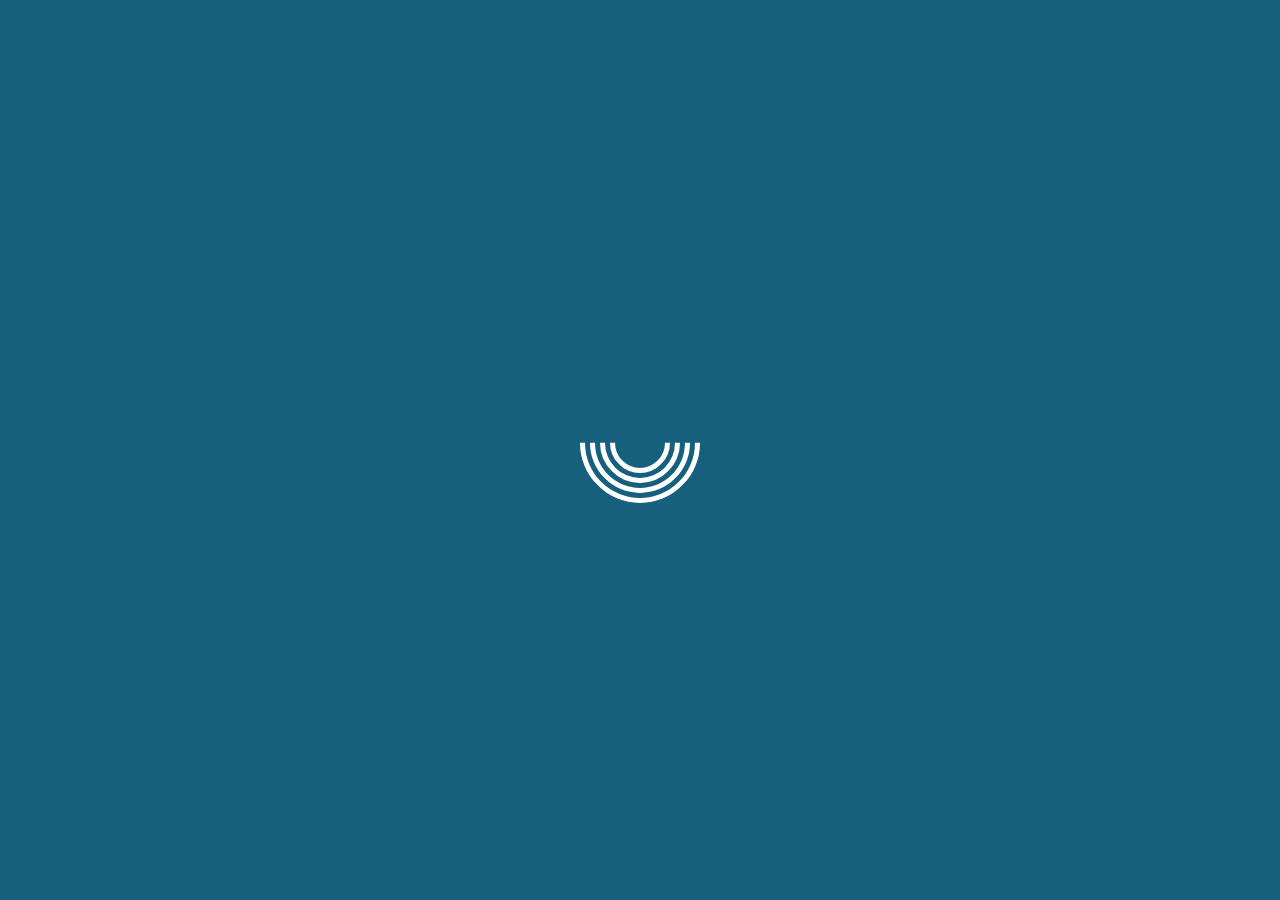
==== index.html @ ff26e805 "Add 域名跳转代码；" ====
<!DOCTYPE html>
<html>
<head>
    <meta http-equiv="Content-Type" content="text/html; charset=utf-8">
    <meta name="viewport" content="width=device-width, initial-scale=1, user-scalable=0">
    <meta http-equiv="Page-Enter" content="revealTrans(Duration=2.0,Transition=1)"/>
    <meta http-equiv="Page-Exit" content="revealTrans(Duration=2.0,Transition=0)"/>
    <title>loading...</title>
    <link rel="shortcut icon" href="/favicon.ico" type="image/x-icon"/>
</head>
<body>
<script>
    (function () {
        var loadingArr = [];
        for (var i = 1; i < 8; i++) {
            loadingArr.push(i);
        }
        var selected = loadingArr[Math.floor(Math.random() * loadingArr.length)];
        window.location.href = '/html/loading/' + selected + '.html';
    })();
</script>
</body>
</html>
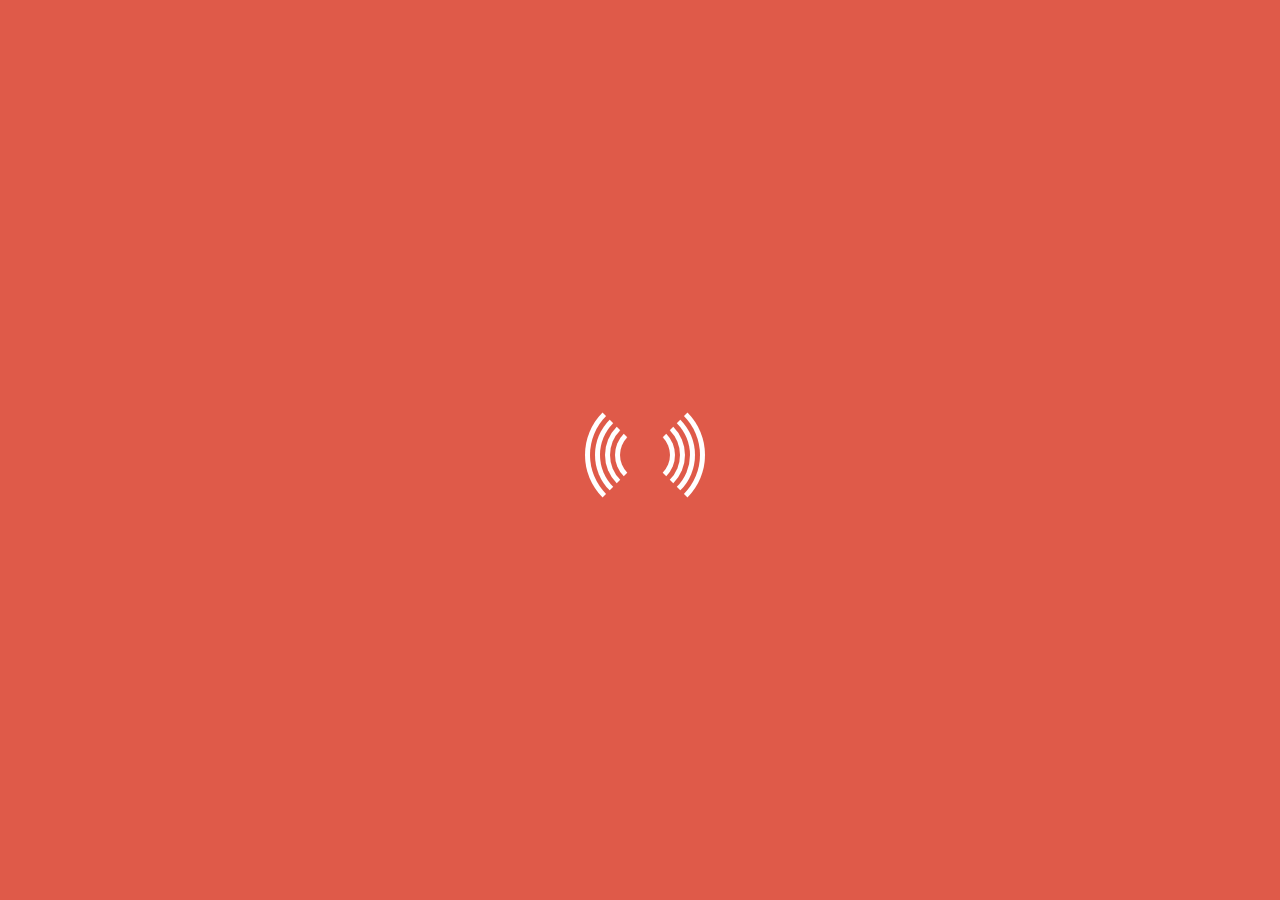
==== commit 28a7c5ca: "Add 百度统计代码；" ====
--- a/index.html
+++ b/index.html
@@ -19,5 +19,14 @@
         window.location.href = '/html/loading/' + selected + '.html';
     })();
 </script>
+<script>
+    var _hmt = _hmt || [];
+    (function() {
+      var hm = document.createElement("script");
+      hm.src = "https://hm.baidu.com/hm.js?aa18d0d57f08cb1076422a66da9de76e";
+      var s = document.getElementsByTagName("script")[0]; 
+      s.parentNode.insertBefore(hm, s);
+    })();
+</script>
 </body>
-</html>+</html>
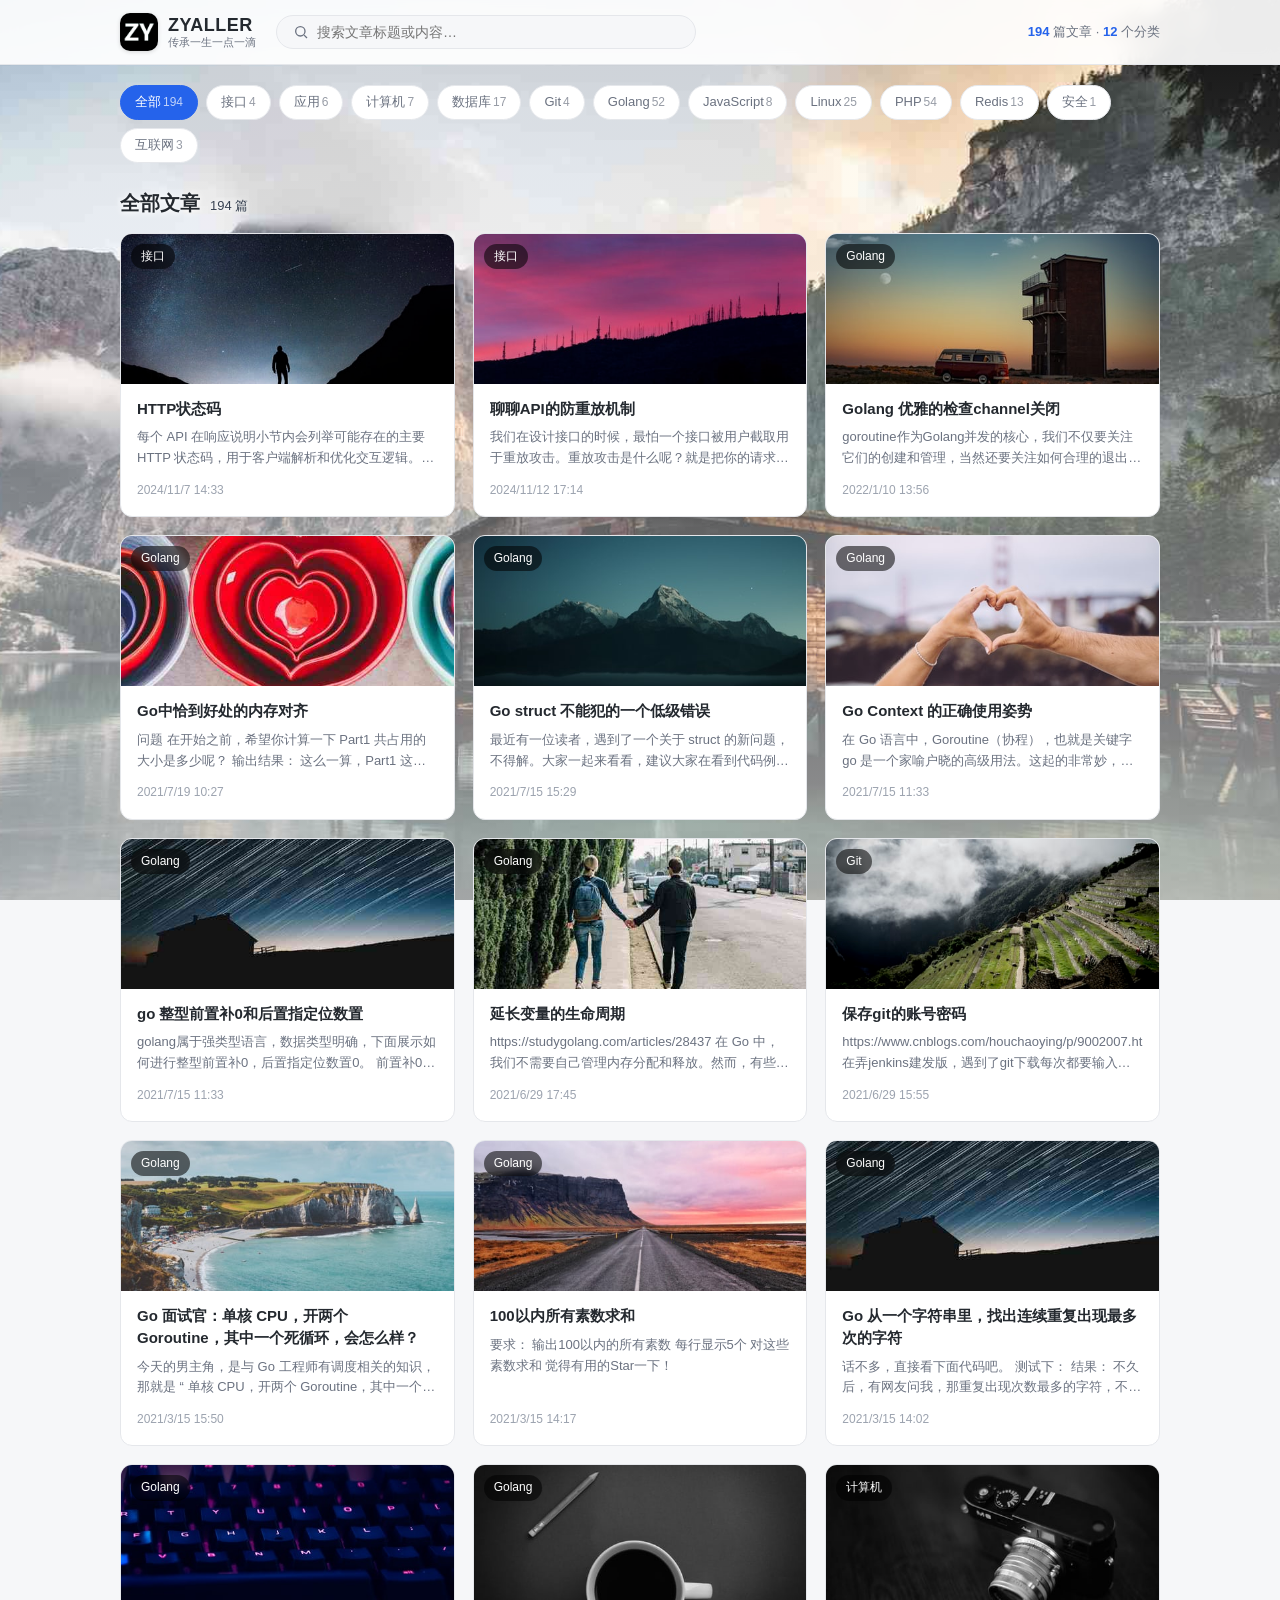
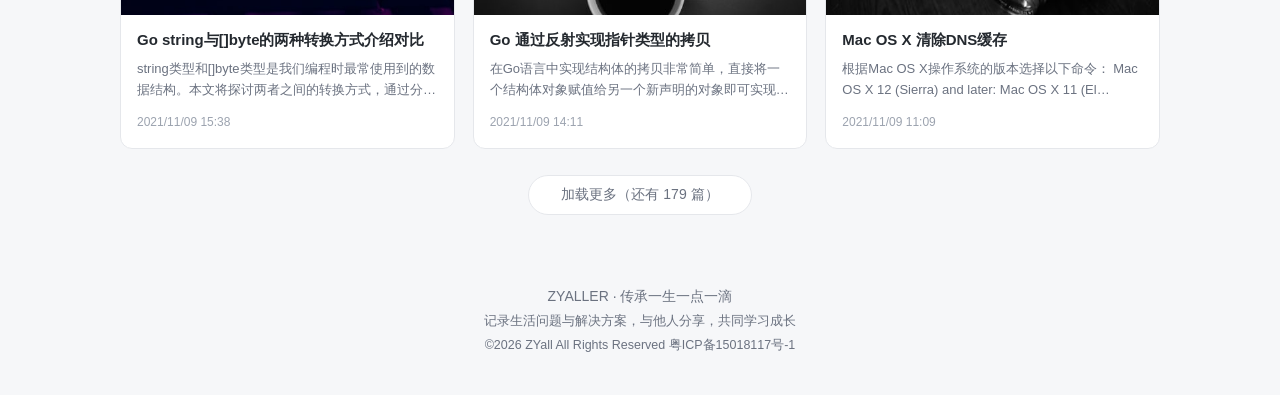
==== commit 797a25f6: "新样式" ====
--- a/index.html
+++ b/index.html
@@ -1,24 +1,49 @@
 <!DOCTYPE html>
-<html>
+<html lang="zh-CN">
 <head>
-    <meta http-equiv="Content-Type" content="text/html; charset=utf-8">
-    <meta name="viewport" content="width=device-width, initial-scale=1, user-scalable=0">
-    <meta http-equiv="Page-Enter" content="revealTrans(Duration=2.0,Transition=1)"/>
-    <meta http-equiv="Page-Exit" content="revealTrans(Duration=2.0,Transition=0)"/>
-    <title>loading...</title>
-    <link rel="shortcut icon" href="/favicon.ico" type="image/x-icon"/>
+<meta charset="UTF-8">
+<meta name="viewport" content="width=device-width, initial-scale=1.0">
+<title>ZYALLER · 博客</title>
+<meta name="description" content="传承一生一点一滴 —— 记录生活问题与解决方案，与他人分享，共同学习成长">
+<link rel="icon" href="favicon.ico">
+<link rel="stylesheet" href="assets/vendor/highlight-theme.min.css">
+<link rel="stylesheet" href="assets/style.css">
 </head>
 <body>
-<script>
-    (function () {
-        var loadingArr = [];
-        for (var i = 1; i < 8; i++) {
-            loadingArr.push(i);
-        }
-        var selected = loadingArr[Math.floor(Math.random() * loadingArr.length)];
-        window.location.href = '/html/loading/' + selected + '.html';
-    })();
-</script>
+<div id="bgLayer" aria-hidden="true"></div>
+<header class="site-header">
+  <div class="container header-inner">
+    <a class="logo" href="#/">
+      <img class="logo-mark" src="static/image/logo.png" alt="ZYALLER">
+      <span class="logo-text">ZYALLER<span class="logo-sub">传承一生一点一滴</span></span>
+    </a>
+    <div class="search-box">
+      <svg viewBox="0 0 24 24" width="16" height="16" fill="none" stroke="currentColor" stroke-width="2"><circle cx="11" cy="11" r="7"/><path d="M21 21l-4.3-4.3"/></svg>
+      <input id="searchInput" type="search" placeholder="搜索文章标题或内容…" autocomplete="off">
+    </div>
+    <div class="header-stats" id="headerStats"></div>
+  </div>
+</header>
+
+<main class="container" id="app"></main>
+
+<footer class="site-footer">
+  <div class="container">
+    <p>ZYALLER · 传承一生一点一滴</p>
+    <p class="muted">记录生活问题与解决方案，与他人分享，共同学习成长</p>
+    <p class="muted">
+        &COPY;2026 <a href="https://www.zyall.com/" target="_blank">ZYall</a> All Rights Reserved
+        <a href="https://beian.miit.gov.cn/" target="_blank">粤ICP备15018117号-1</a>
+    </p>
+  </div>
+</footer>
+
+<button id="backTop" title="回到顶部">↑</button>
+
+<script src="assets/vendor/marked.min.js"></script>
+<script src="assets/vendor/highlight.min.js"></script>
+<script src="assets/data.js"></script>
+<script src="assets/app.js"></script>
 <script>
     var _hmt = _hmt || [];
     (function() {
--- a/assets/vendor/highlight-theme.min.css
+++ b/assets/vendor/highlight-theme.min.css
@@ -0,0 +1,10 @@
+pre code.hljs{display:block;overflow-x:auto;padding:1em}code.hljs{padding:3px 5px}/*!
+  Theme: GitHub
+  Description: Light theme as seen on github.com
+  Author: github.com
+  Maintainer: @Hirse
+  Updated: 2021-05-15
+
+  Outdated base version: https://github.com/primer/github-syntax-light
+  Current colors taken from GitHub's CSS
+*/.hljs{color:#24292e;background:#fff}.hljs-doctag,.hljs-keyword,.hljs-meta .hljs-keyword,.hljs-template-tag,.hljs-template-variable,.hljs-type,.hljs-variable.language_{color:#d73a49}.hljs-title,.hljs-title.class_,.hljs-title.class_.inherited__,.hljs-title.function_{color:#6f42c1}.hljs-attr,.hljs-attribute,.hljs-literal,.hljs-meta,.hljs-number,.hljs-operator,.hljs-selector-attr,.hljs-selector-class,.hljs-selector-id,.hljs-variable{color:#005cc5}.hljs-meta .hljs-string,.hljs-regexp,.hljs-string{color:#032f62}.hljs-built_in,.hljs-symbol{color:#e36209}.hljs-code,.hljs-comment,.hljs-formula{color:#6a737d}.hljs-name,.hljs-quote,.hljs-selector-pseudo,.hljs-selector-tag{color:#22863a}.hljs-subst{color:#24292e}.hljs-section{color:#005cc5;font-weight:700}.hljs-bullet{color:#735c0f}.hljs-emphasis{color:#24292e;font-style:italic}.hljs-strong{color:#24292e;font-weight:700}.hljs-addition{color:#22863a;background-color:#f0fff4}.hljs-deletion{color:#b31d28;background-color:#ffeef0}
--- a/assets/style.css
+++ b/assets/style.css
@@ -0,0 +1,172 @@
+:root {
+  --bg: #f6f7f9;
+  --card: #ffffff;
+  --text: #24292f;
+  --muted: #6b7280;
+  --border: #e5e7eb;
+  --primary: #2563eb;
+  --primary-light: #eff6ff;
+  --radius: 12px;
+  --shadow: 0 1px 3px rgba(0,0,0,.06), 0 1px 2px rgba(0,0,0,.04);
+  --shadow-hover: 0 8px 24px rgba(0,0,0,.10);
+}
+* { box-sizing: border-box; margin: 0; padding: 0; }
+html { scroll-behavior: smooth; }
+body {
+  font-family: -apple-system, BlinkMacSystemFont, "PingFang SC", "Hiragino Sans GB", "Microsoft YaHei", sans-serif;
+  background: var(--bg);
+  color: var(--text);
+  line-height: 1.6;
+}
+.container { max-width: 1080px; margin: 0 auto; padding: 0 20px; }
+a { color: var(--primary); text-decoration: none; }
+a:hover { text-decoration: underline; }
+
+/* ---------- 随机背景图层 ---------- */
+#bgLayer {
+  position: fixed; inset: 0; z-index: -2;
+  background-position: center; background-size: cover; background-repeat: no-repeat;
+  opacity: 0; transition: opacity .8s ease;
+}
+#bgLayer.loaded { opacity: 1; }
+#bgLayer::after {
+  content: ''; position: absolute; inset: 0;
+  background: linear-gradient(180deg, rgba(247,248,250,.0), rgba(247,248,250,.60));
+}
+
+/* ---------- 头部 ---------- */
+.site-header {
+  position: sticky; top: 0; z-index: 100;
+  background: rgba(255,255,255,.92);
+  backdrop-filter: blur(8px);
+  border-bottom: 1px solid var(--border);
+}
+.header-inner { display: flex; align-items: center; gap: 20px; height: 64px; }
+.logo { display: flex; align-items: center; gap: 10px; color: var(--text); flex-shrink: 0; }
+.logo:hover { text-decoration: none; }
+.logo-mark {
+  display: block;
+  width: 38px; height: 38px; border-radius: 10px;
+  object-fit: cover;
+  box-shadow: 0 1px 4px rgba(0,0,0,.15);
+}
+.logo-text { font-weight: 700; font-size: 18px; letter-spacing: .5px; display: flex; flex-direction: column; line-height: 1.2; }
+.logo-sub { font-size: 11px; font-weight: 400; color: var(--muted); letter-spacing: 0; }
+.search-box {
+  flex: 1; max-width: 420px; display: flex; align-items: center; gap: 8px;
+  background: var(--bg); border: 1px solid var(--border); border-radius: 999px;
+  padding: 8px 16px; color: var(--muted); transition: border-color .2s;
+}
+.search-box:focus-within { border-color: var(--primary); }
+.search-box input { flex: 1; border: none; outline: none; background: transparent; font-size: 14px; color: var(--text); }
+.header-stats { margin-left: auto; font-size: 13px; color: var(--muted); white-space: nowrap; }
+.header-stats b { color: var(--primary); }
+
+/* ---------- 分类 chips ---------- */
+.cat-bar { display: flex; flex-wrap: wrap; gap: 8px; padding: 20px 0 4px; }
+.chip {
+  padding: 6px 14px; border-radius: 999px; font-size: 13px; cursor: pointer;
+  background: var(--card); border: 1px solid var(--border); color: var(--muted);
+  transition: all .15s; user-select: none;
+}
+.chip:hover { border-color: var(--primary); color: var(--primary); }
+.chip.active { background: var(--primary); border-color: var(--primary); color: #fff; }
+.chip .cnt { opacity: .7; font-size: 12px; margin-left: 2px; }
+
+/* ---------- 文章卡片 ---------- */
+.list-head { display: flex; align-items: baseline; gap: 10px; margin: 20px 0 14px; }
+.list-head h2 { font-size: 20px; text-shadow: 0 1px 4px rgba(255,255,255,.95), 0 0 12px rgba(255,255,255,.8); }
+.list-head span { font-size: 13px; color: #374151; font-weight: 500; text-shadow: 0 1px 3px rgba(255,255,255,.95), 0 0 8px rgba(255,255,255,.85); }
+.grid { display: grid; grid-template-columns: repeat(auto-fill, minmax(300px, 1fr)); gap: 18px; }
+.card {
+  background: var(--card); border: 1px solid var(--border); border-radius: var(--radius);
+  overflow: hidden; cursor: pointer; display: flex; flex-direction: column;
+  transition: transform .18s, box-shadow .18s;
+}
+.card:hover { transform: translateY(-3px); box-shadow: var(--shadow-hover); }
+.card-cover { height: 150px; position: relative; overflow: hidden; background: #e9ecf1; }
+.card-cover img {
+  width: 100%; height: 100%; object-fit: cover; display: block;
+  transition: transform .35s ease;
+}
+.card:hover .card-cover img { transform: scale(1.05); }
+.card-cover .cat-badge {
+  position: absolute; top: 10px; left: 10px; z-index: 1;
+  background: rgba(0,0,0,.55); color: #fff; font-size: 12px;
+  padding: 3px 10px; border-radius: 999px; backdrop-filter: blur(4px);
+}
+.card-body { padding: 14px 16px 16px; display: flex; flex-direction: column; flex: 1; }
+.card-title {
+  font-size: 15px; font-weight: 600; line-height: 1.45; color: var(--text);
+  display: -webkit-box; -webkit-line-clamp: 2; -webkit-box-orient: vertical; overflow: hidden;
+}
+.card:hover .card-title { color: var(--primary); }
+.card-excerpt {
+  margin-top: 8px; font-size: 13px; color: var(--muted); flex: 1;
+  display: -webkit-box; -webkit-line-clamp: 2; -webkit-box-orient: vertical; overflow: hidden;
+}
+.card-meta { margin-top: 12px; font-size: 12px; color: #9ca3af; display: flex; justify-content: space-between; align-items: center; }
+
+.empty { text-align: center; padding: 60px 0; color: var(--muted); }
+.load-more {
+  display: block; margin: 26px auto; padding: 10px 32px;
+  background: var(--card); border: 1px solid var(--border); border-radius: 999px;
+  color: var(--muted); font-size: 14px; cursor: pointer; transition: all .15s;
+}
+.load-more:hover { border-color: var(--primary); color: var(--primary); }
+
+/* ---------- 文章详情 ---------- */
+.article-wrap { max-width: 820px; margin: 24px auto 40px; background: var(--card); border: 1px solid var(--border); border-radius: var(--radius); padding: 32px 40px 48px; }
+.back-link { display: inline-flex; align-items: center; gap: 4px; font-size: 14px; margin-bottom: 18px; }
+.article-cover { width: 100%; max-height: 320px; object-fit: cover; border-radius: 10px; margin-bottom: 22px; }
+.article-title { font-size: 28px; line-height: 1.35; margin-bottom: 14px; }
+.article-meta { display: flex; flex-wrap: wrap; gap: 14px; font-size: 13px; color: var(--muted); padding-bottom: 20px; border-bottom: 1px solid var(--border); margin-bottom: 26px; }
+.article-meta .cat-badge2 { background: var(--primary-light); color: var(--primary); padding: 2px 12px; border-radius: 999px; }
+
+/* markdown 正文排版 */
+.md { font-size: 15.5px; line-height: 1.85; word-break: break-word; }
+.md h1, .md h2, .md h3, .md h4 { margin: 1.6em 0 .6em; line-height: 1.4; }
+.md h1 { font-size: 24px; } .md h2 { font-size: 20px; border-left: 4px solid var(--primary); padding-left: 12px; }
+.md h3 { font-size: 17px; } .md h4 { font-size: 15.5px; }
+.md p { margin: .8em 0; }
+.md ul, .md ol { padding-left: 1.6em; margin: .8em 0; }
+.md li { margin: .3em 0; }
+.md blockquote { margin: 1em 0; padding: 8px 16px; border-left: 4px solid #d1d5db; background: var(--bg); color: var(--muted); border-radius: 0 8px 8px 0; }
+.md blockquote p { margin: .3em 0; }
+.md code { background: #f0f1f3; padding: 2px 6px; border-radius: 4px; font-size: .88em; font-family: "SF Mono", Menlo, Consolas, monospace; }
+.md pre { background: #f6f8fa; border: 1px solid var(--border); border-radius: 10px; padding: 16px; overflow-x: auto; margin: 1em 0; }
+.md pre code { background: transparent; padding: 0; font-size: 13.5px; line-height: 1.6; }
+.md img { max-width: 100%; border-radius: 8px; }
+.md img.img-broken {
+  display: block; width: 100%; max-width: 520px; margin: 1.2em auto;
+  border: 1px solid var(--border); background: #f7f9fc;
+}
+.md table { border-collapse: collapse; width: 100%; margin: 1em 0; font-size: 14px; }
+.md th, .md td { border: 1px solid var(--border); padding: 8px 12px; text-align: left; }
+.md th { background: var(--bg); }
+.md hr { border: none; border-top: 1px solid var(--border); margin: 2em 0; }
+.md a { word-break: break-all; }
+
+/* 上下篇 */
+.article-nav { display: flex; justify-content: space-between; gap: 16px; margin-top: 36px; padding-top: 20px; border-top: 1px solid var(--border); }
+.article-nav a { font-size: 14px; max-width: 48%; overflow: hidden; text-overflow: ellipsis; white-space: nowrap; }
+
+/* ---------- 页脚 / 其他 ---------- */
+.site-footer { /*border-top: 1px solid var(--border);*/ padding: 30px 0 40px; text-align: center; font-size: 14px; color: var(--muted); margin-top: 40px; }
+.site-footer .muted { font-size: 12.5px; margin-top: 4px; }
+.site-footer .muted a { color: var(--muted); }
+#backTop {
+  position: fixed; right: 24px; bottom: 32px; width: 42px; height: 42px;
+  border-radius: 50%; border: 1px solid var(--border); background: var(--card);
+  color: var(--muted); font-size: 18px; cursor: pointer; box-shadow: var(--shadow);
+  opacity: 0; pointer-events: none; transition: opacity .2s;
+}
+#backTop.show { opacity: 1; pointer-events: auto; }
+#backTop:hover { color: var(--primary); border-color: var(--primary); }
+
+@media (max-width: 720px) {
+  .header-inner { flex-wrap: wrap; height: auto; padding: 10px; }
+  .header-stats { display: none; }
+  .article-wrap { padding: 20px; margin: 16px auto; }
+  .article-title { font-size: 22px; }
+}
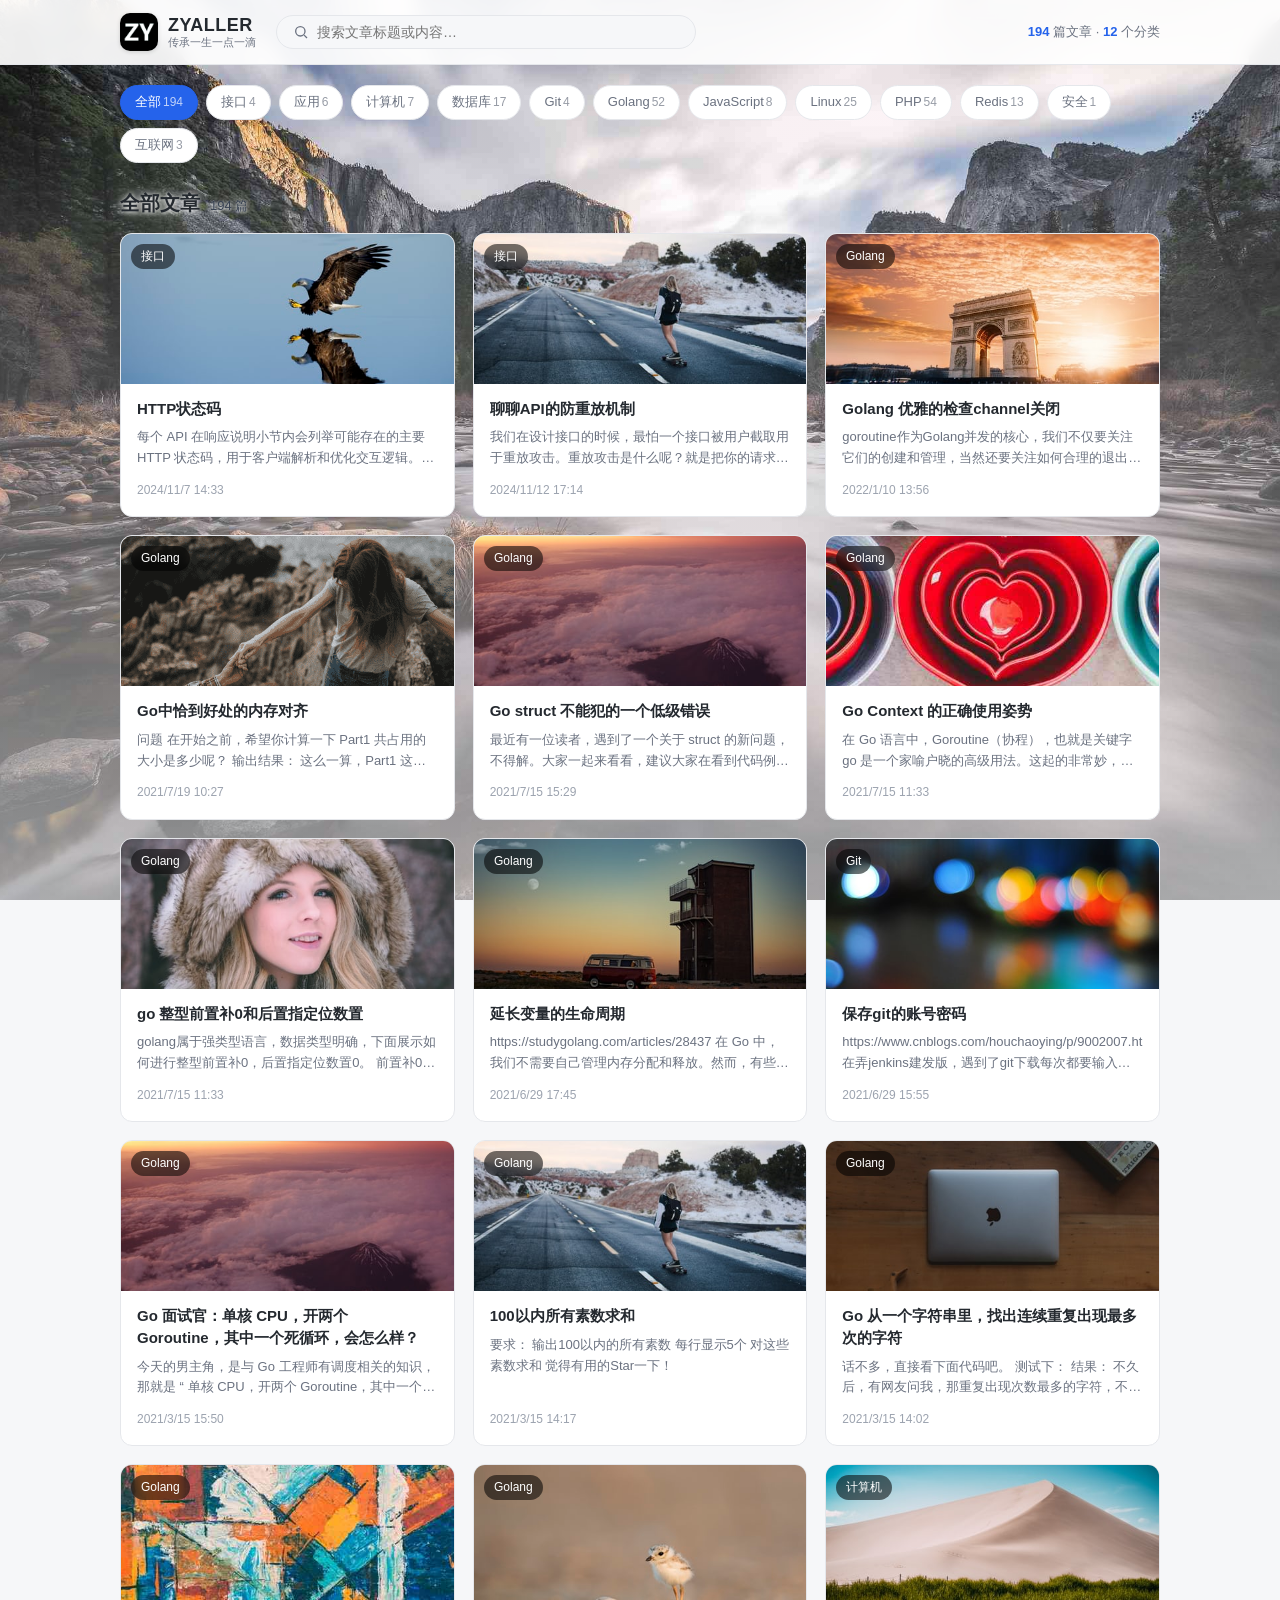
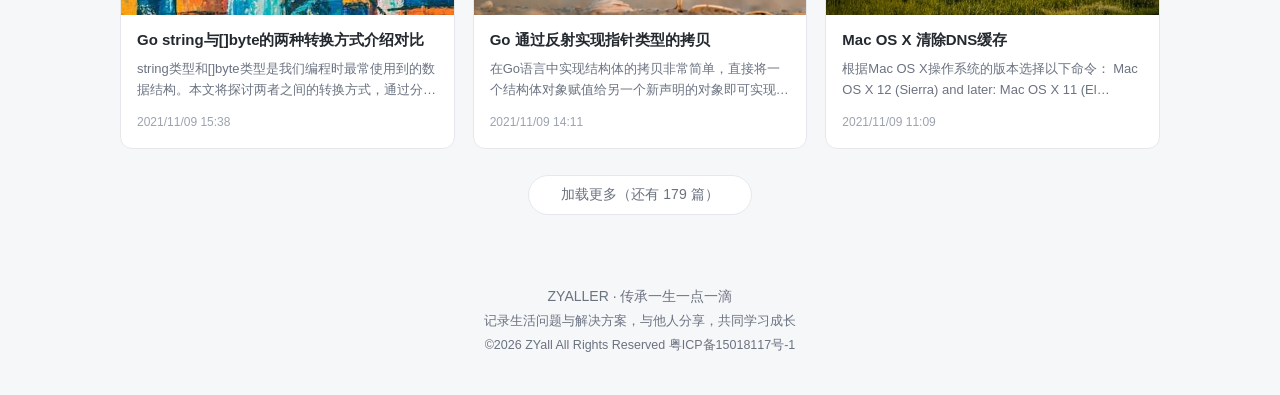
==== commit 5e458907: "update 百度统计" ====
--- a/index.html
+++ b/index.html
@@ -40,18 +40,10 @@
 
 <button id="backTop" title="回到顶部">↑</button>
 
+<script src="https://hm.baidu.com/hm.js?aa18d0d57f08cb1076422a66da9de76e"></script>
 <script src="assets/vendor/marked.min.js"></script>
 <script src="assets/vendor/highlight.min.js"></script>
 <script src="assets/data.js"></script>
 <script src="assets/app.js"></script>
-<script>
-    var _hmt = _hmt || [];
-    (function() {
-      var hm = document.createElement("script");
-      hm.src = "https://hm.baidu.com/hm.js?aa18d0d57f08cb1076422a66da9de76e";
-      var s = document.getElementsByTagName("script")[0]; 
-      s.parentNode.insertBefore(hm, s);
-    })();
-</script>
 </body>
 </html>
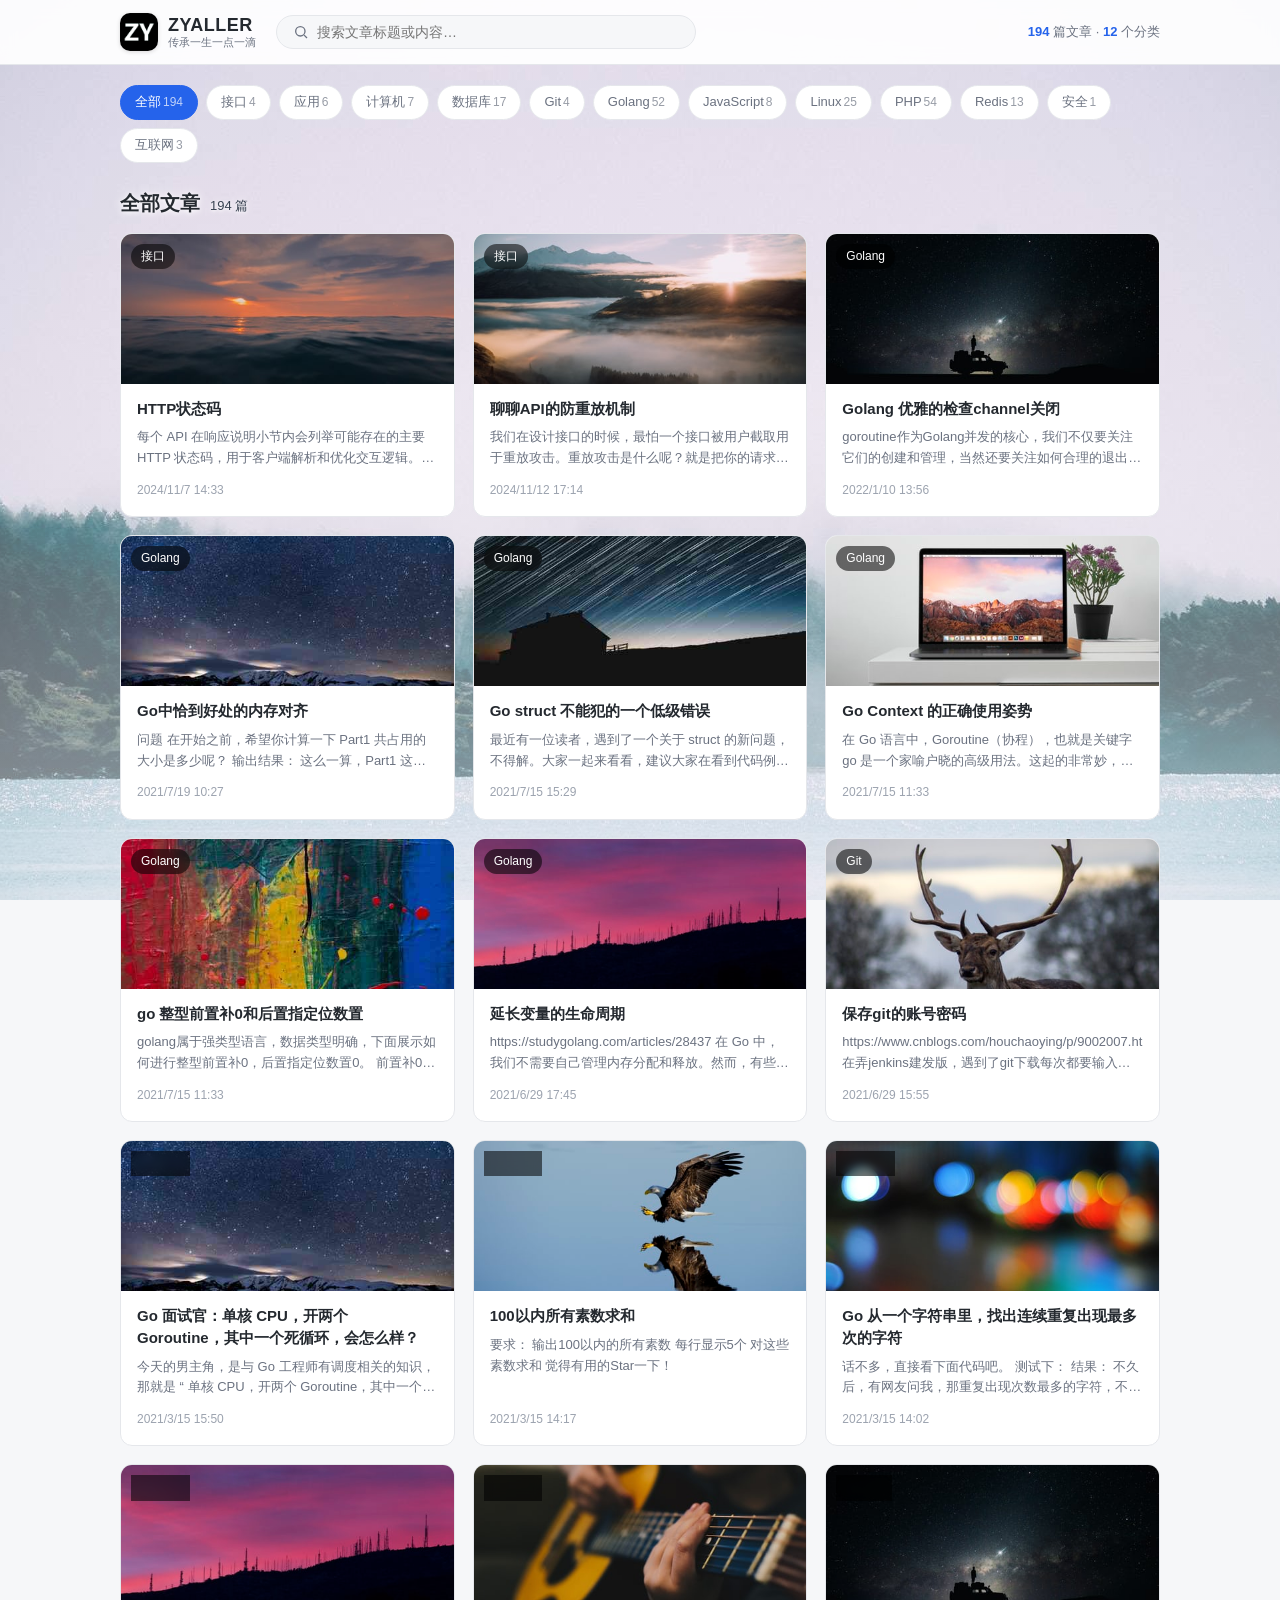
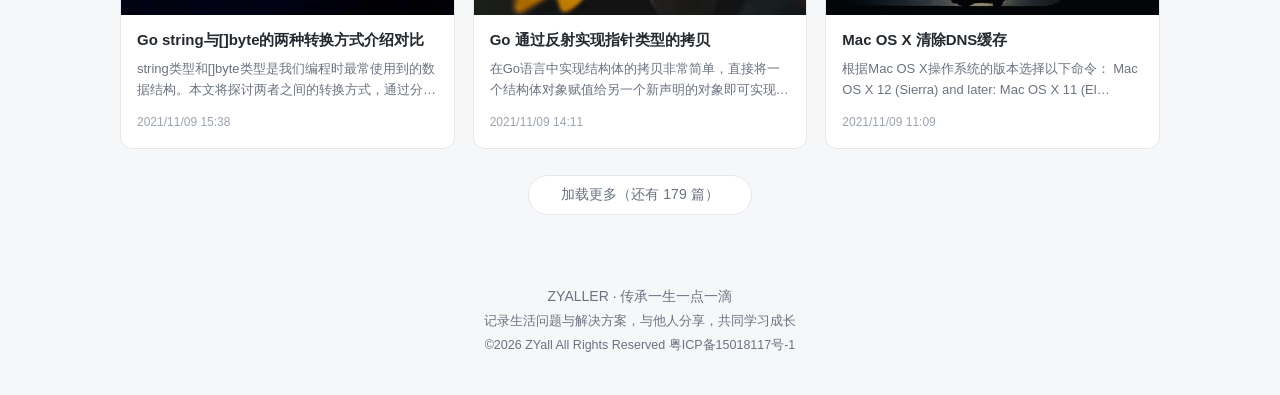
==== commit 11903d04: "fix: 修正代码块语言标识拼写错误(javacript)，高亮增加语言名容错映射" ====
--- a/index.html
+++ b/index.html
@@ -40,7 +40,6 @@
 
 <button id="backTop" title="回到顶部">↑</button>
 
-<script src="https://hm.baidu.com/hm.js?aa18d0d57f08cb1076422a66da9de76e"></script>
 <script src="assets/vendor/marked.min.js"></script>
 <script src="assets/vendor/highlight.min.js"></script>
 <script src="assets/data.js"></script>
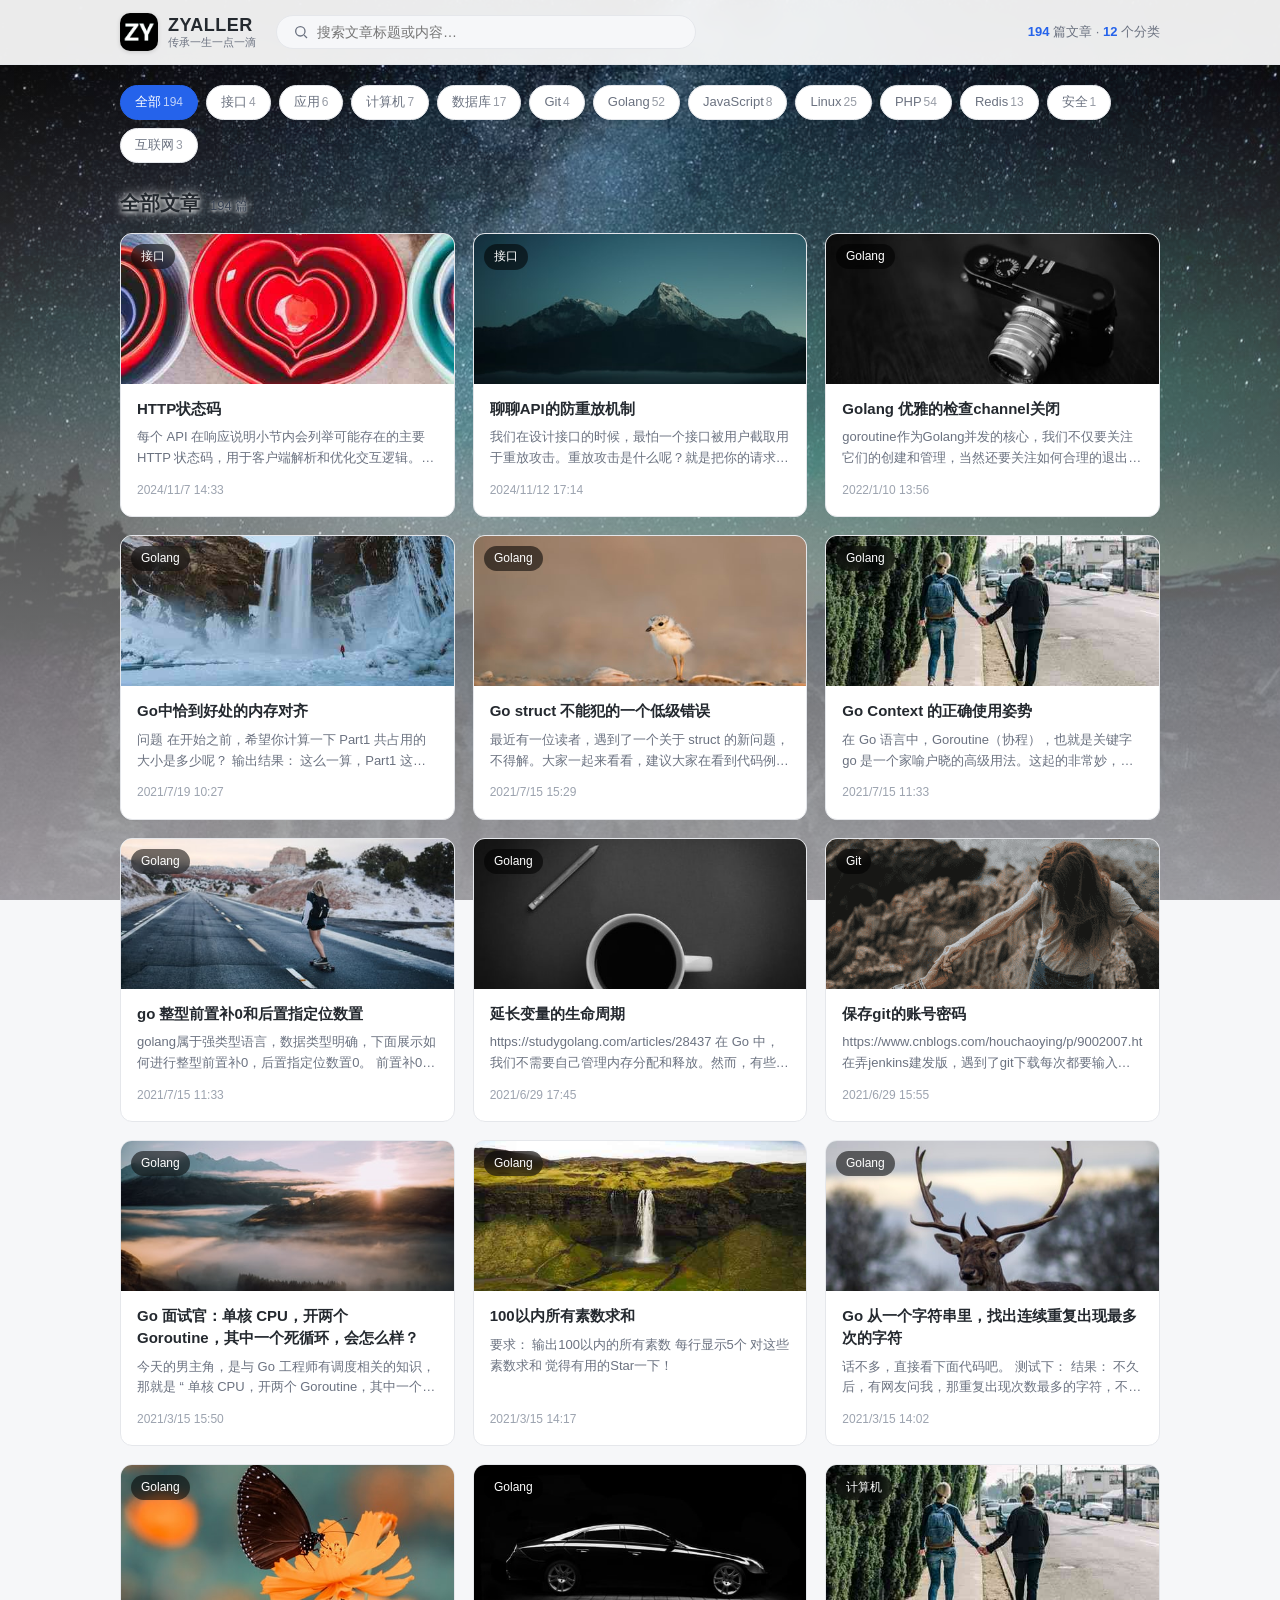
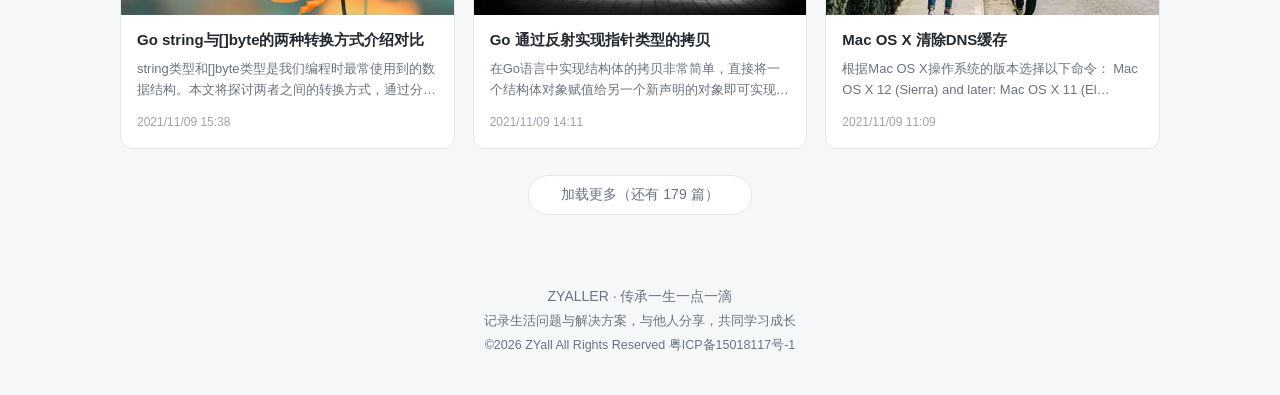
==== commit c8d825f7: "fix: 恢复百度统计脚本（上一条提交误删）" ====
--- a/index.html
+++ b/index.html
@@ -40,6 +40,7 @@
 
 <button id="backTop" title="回到顶部">↑</button>
 
+<script src="https://hm.baidu.com/hm.js?aa18d0d57f08cb1076422a66da9de76e"></script>
 <script src="assets/vendor/marked.min.js"></script>
 <script src="assets/vendor/highlight.min.js"></script>
 <script src="assets/data.js"></script>
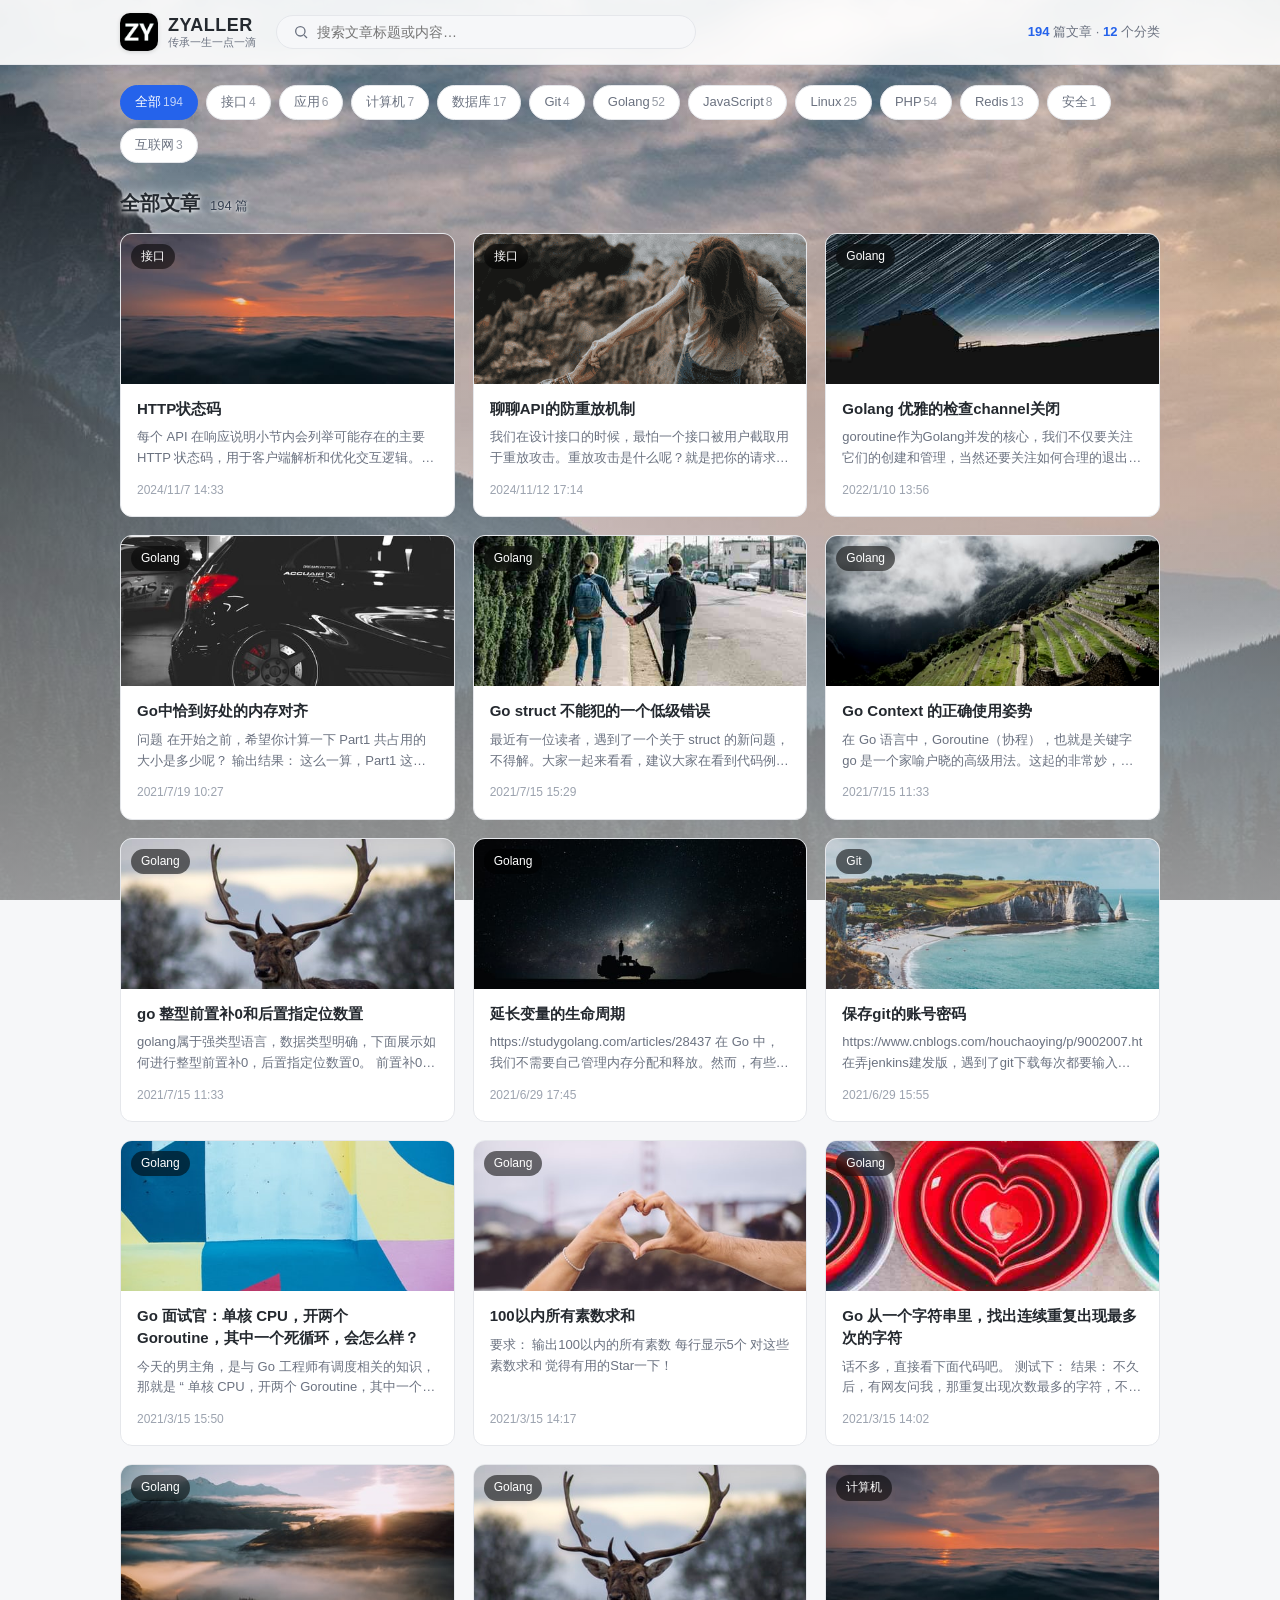
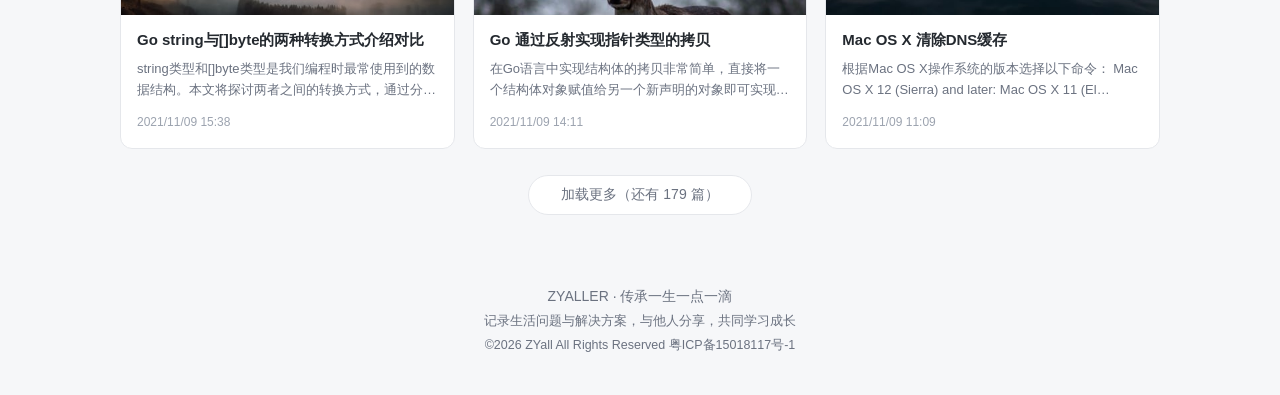
==== commit 371f1520: "del：百度统计" ====
--- a/index.html
+++ b/index.html
@@ -40,7 +40,6 @@
 
 <button id="backTop" title="回到顶部">↑</button>
 
-<script src="https://hm.baidu.com/hm.js?aa18d0d57f08cb1076422a66da9de76e"></script>
 <script src="assets/vendor/marked.min.js"></script>
 <script src="assets/vendor/highlight.min.js"></script>
 <script src="assets/data.js"></script>
